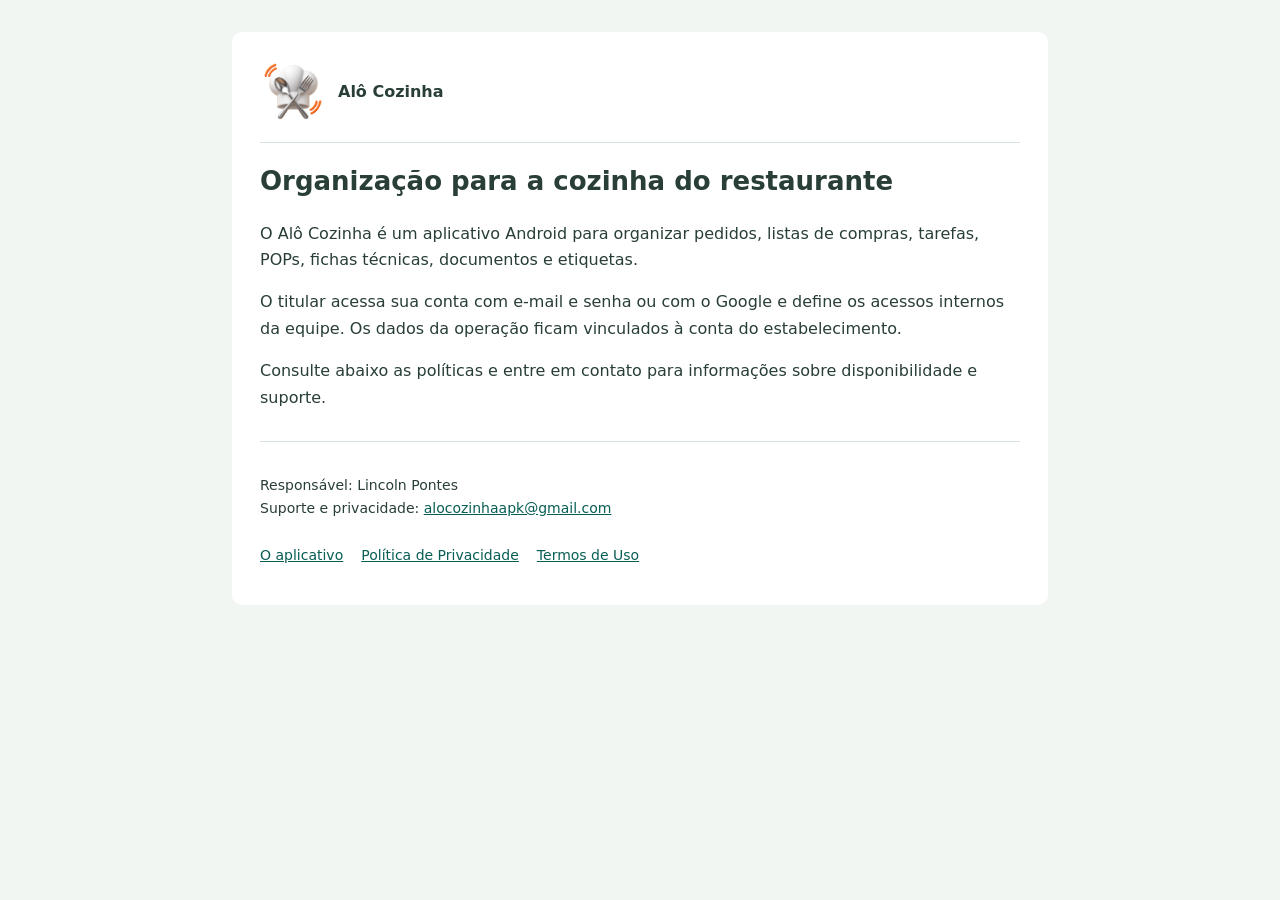
==== index.html @ d8a1790d "Publica apresentação e políticas do Alô Cozinha" ====
<!doctype html><html lang="pt-BR"><head><meta charset="utf-8"><meta name="viewport" content="width=device-width,initial-scale=1"><title>Organização para a cozinha do restaurante · Alô Cozinha</title><style>body{font:16px/1.65 system-ui,sans-serif;color:#283e36;background:#f1f6f3;margin:0}main{max-width:760px;margin:32px auto;padding:28px;background:white;border-radius:10px}header{display:flex;align-items:center;gap:14px;border-bottom:1px solid #d9e4dd;padding-bottom:18px}header img{width:64px;height:64px}h1{font-size:26px}h2{font-size:20px;margin-top:28px}a{color:#075e54;overflow-wrap:anywhere}nav{display:flex;gap:18px;flex-wrap:wrap}nav a{padding:10px 0}footer{margin-top:30px;border-top:1px solid #d9e4dd;padding-top:18px;font-size:14px}@media(max-width:600px){main{margin:0;border-radius:0;padding:22px}}</style></head><body><main><header><img src="icon.png" alt=""><strong>Alô Cozinha</strong></header><h1>Organização para a cozinha do restaurante</h1><p>O Alô Cozinha é um aplicativo Android para organizar pedidos, listas de compras, tarefas, POPs, fichas técnicas, documentos e etiquetas.</p><p>O titular acessa sua conta com e-mail e senha ou com o Google e define os acessos internos da equipe. Os dados da operação ficam vinculados à conta do estabelecimento.</p><p>Consulte abaixo as políticas e entre em contato para informações sobre disponibilidade e suporte.</p><footer><p>Responsável: Lincoln Pontes<br>Suporte e privacidade: <a href="mailto:alocozinhaapk@gmail.com">alocozinhaapk@gmail.com</a></p><nav><a href="index.html">O aplicativo</a><a href="privacy.html">Política de Privacidade</a><a href="terms.html">Termos de Uso</a></nav></footer></main></body></html>
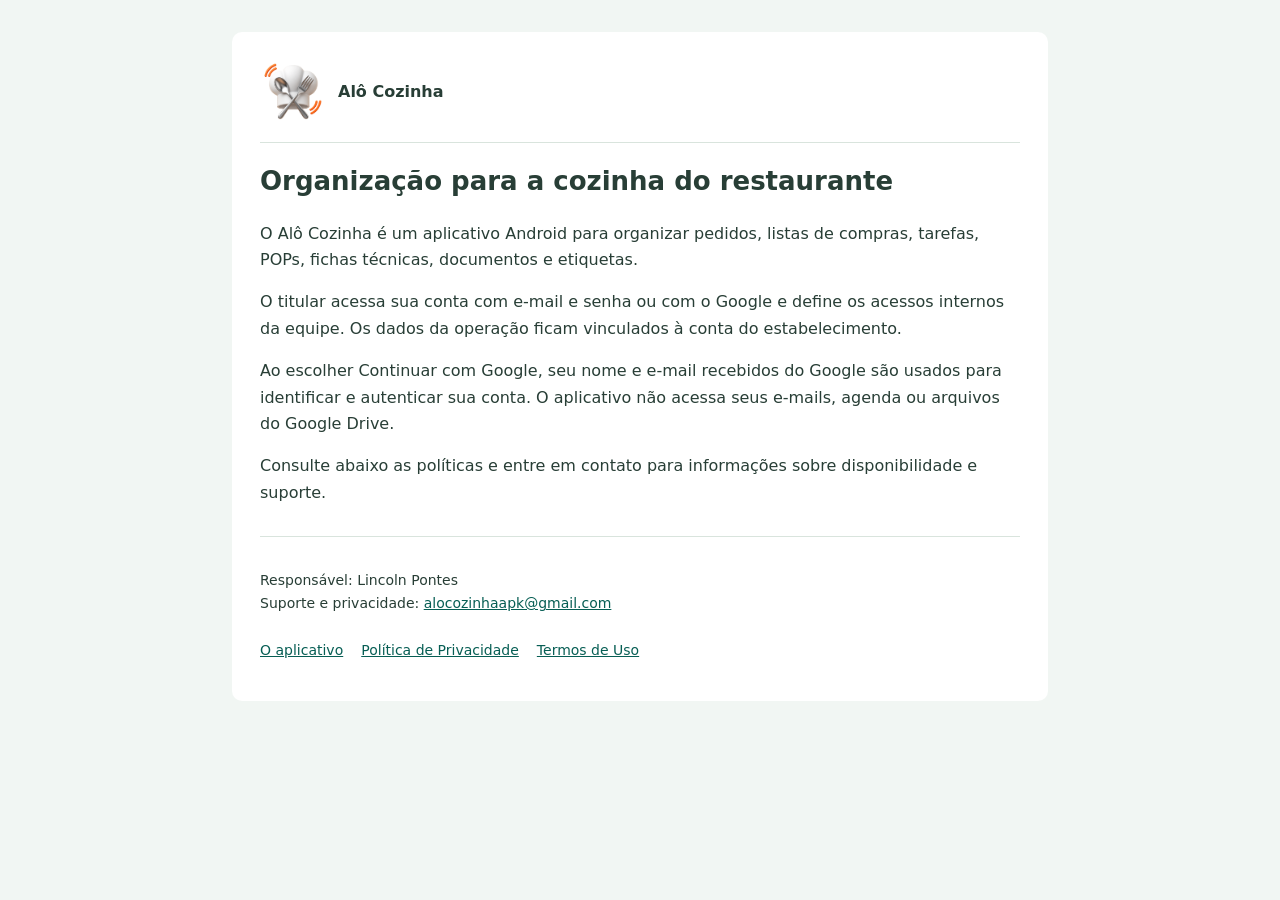
==== commit 5d674f65: "Verifica propriedade da página oficial no Google" ====
--- a/index.html
+++ b/index.html
@@ -1 +1 @@
-<!doctype html><html lang="pt-BR"><head><meta charset="utf-8"><meta name="viewport" content="width=device-width,initial-scale=1"><title>Organização para a cozinha do restaurante · Alô Cozinha</title><style>body{font:16px/1.65 system-ui,sans-serif;color:#283e36;background:#f1f6f3;margin:0}main{max-width:760px;margin:32px auto;padding:28px;background:white;border-radius:10px}header{display:flex;align-items:center;gap:14px;border-bottom:1px solid #d9e4dd;padding-bottom:18px}header img{width:64px;height:64px}h1{font-size:26px}h2{font-size:20px;margin-top:28px}a{color:#075e54;overflow-wrap:anywhere}nav{display:flex;gap:18px;flex-wrap:wrap}nav a{padding:10px 0}footer{margin-top:30px;border-top:1px solid #d9e4dd;padding-top:18px;font-size:14px}@media(max-width:600px){main{margin:0;border-radius:0;padding:22px}}</style></head><body><main><header><img src="icon.png" alt=""><strong>Alô Cozinha</strong></header><h1>Organização para a cozinha do restaurante</h1><p>O Alô Cozinha é um aplicativo Android para organizar pedidos, listas de compras, tarefas, POPs, fichas técnicas, documentos e etiquetas.</p><p>O titular acessa sua conta com e-mail e senha ou com o Google e define os acessos internos da equipe. Os dados da operação ficam vinculados à conta do estabelecimento.</p><p>Consulte abaixo as políticas e entre em contato para informações sobre disponibilidade e suporte.</p><footer><p>Responsável: Lincoln Pontes<br>Suporte e privacidade: <a href="mailto:alocozinhaapk@gmail.com">alocozinhaapk@gmail.com</a></p><nav><a href="index.html">O aplicativo</a><a href="privacy.html">Política de Privacidade</a><a href="terms.html">Termos de Uso</a></nav></footer></main></body></html>+<!doctype html><html lang="pt-BR"><head><meta name="google-site-verification" content="XVDfVNJi393jDr84Bazmf2R8vBZg-z5KSUFPIFKcxgM"><meta charset="utf-8"><meta name="viewport" content="width=device-width,initial-scale=1"><title>Organização para a cozinha do restaurante · Alô Cozinha</title><style>body{font:16px/1.65 system-ui,sans-serif;color:#283e36;background:#f1f6f3;margin:0}main{max-width:760px;margin:32px auto;padding:28px;background:white;border-radius:10px}header{display:flex;align-items:center;gap:14px;border-bottom:1px solid #d9e4dd;padding-bottom:18px}header img{width:64px;height:64px}h1{font-size:26px}h2{font-size:20px;margin-top:28px}a{color:#075e54;overflow-wrap:anywhere}nav{display:flex;gap:18px;flex-wrap:wrap}nav a{padding:10px 0}footer{margin-top:30px;border-top:1px solid #d9e4dd;padding-top:18px;font-size:14px}@media(max-width:600px){main{margin:0;border-radius:0;padding:22px}}</style></head><body><main><header><img src="icon.png" alt=""><strong>Alô Cozinha</strong></header><h1>Organização para a cozinha do restaurante</h1><p>O Alô Cozinha é um aplicativo Android para organizar pedidos, listas de compras, tarefas, POPs, fichas técnicas, documentos e etiquetas.</p><p>O titular acessa sua conta com e-mail e senha ou com o Google e define os acessos internos da equipe. Os dados da operação ficam vinculados à conta do estabelecimento.</p><p>Ao escolher Continuar com Google, seu nome e e-mail recebidos do Google são usados para identificar e autenticar sua conta. O aplicativo não acessa seus e-mails, agenda ou arquivos do Google Drive.</p><p>Consulte abaixo as políticas e entre em contato para informações sobre disponibilidade e suporte.</p><footer><p>Responsável: Lincoln Pontes<br>Suporte e privacidade: <a href="mailto:alocozinhaapk@gmail.com">alocozinhaapk@gmail.com</a></p><nav><a href="index.html">O aplicativo</a><a href="privacy.html">Política de Privacidade</a><a href="terms.html">Termos de Uso</a></nav></footer></main></body></html>
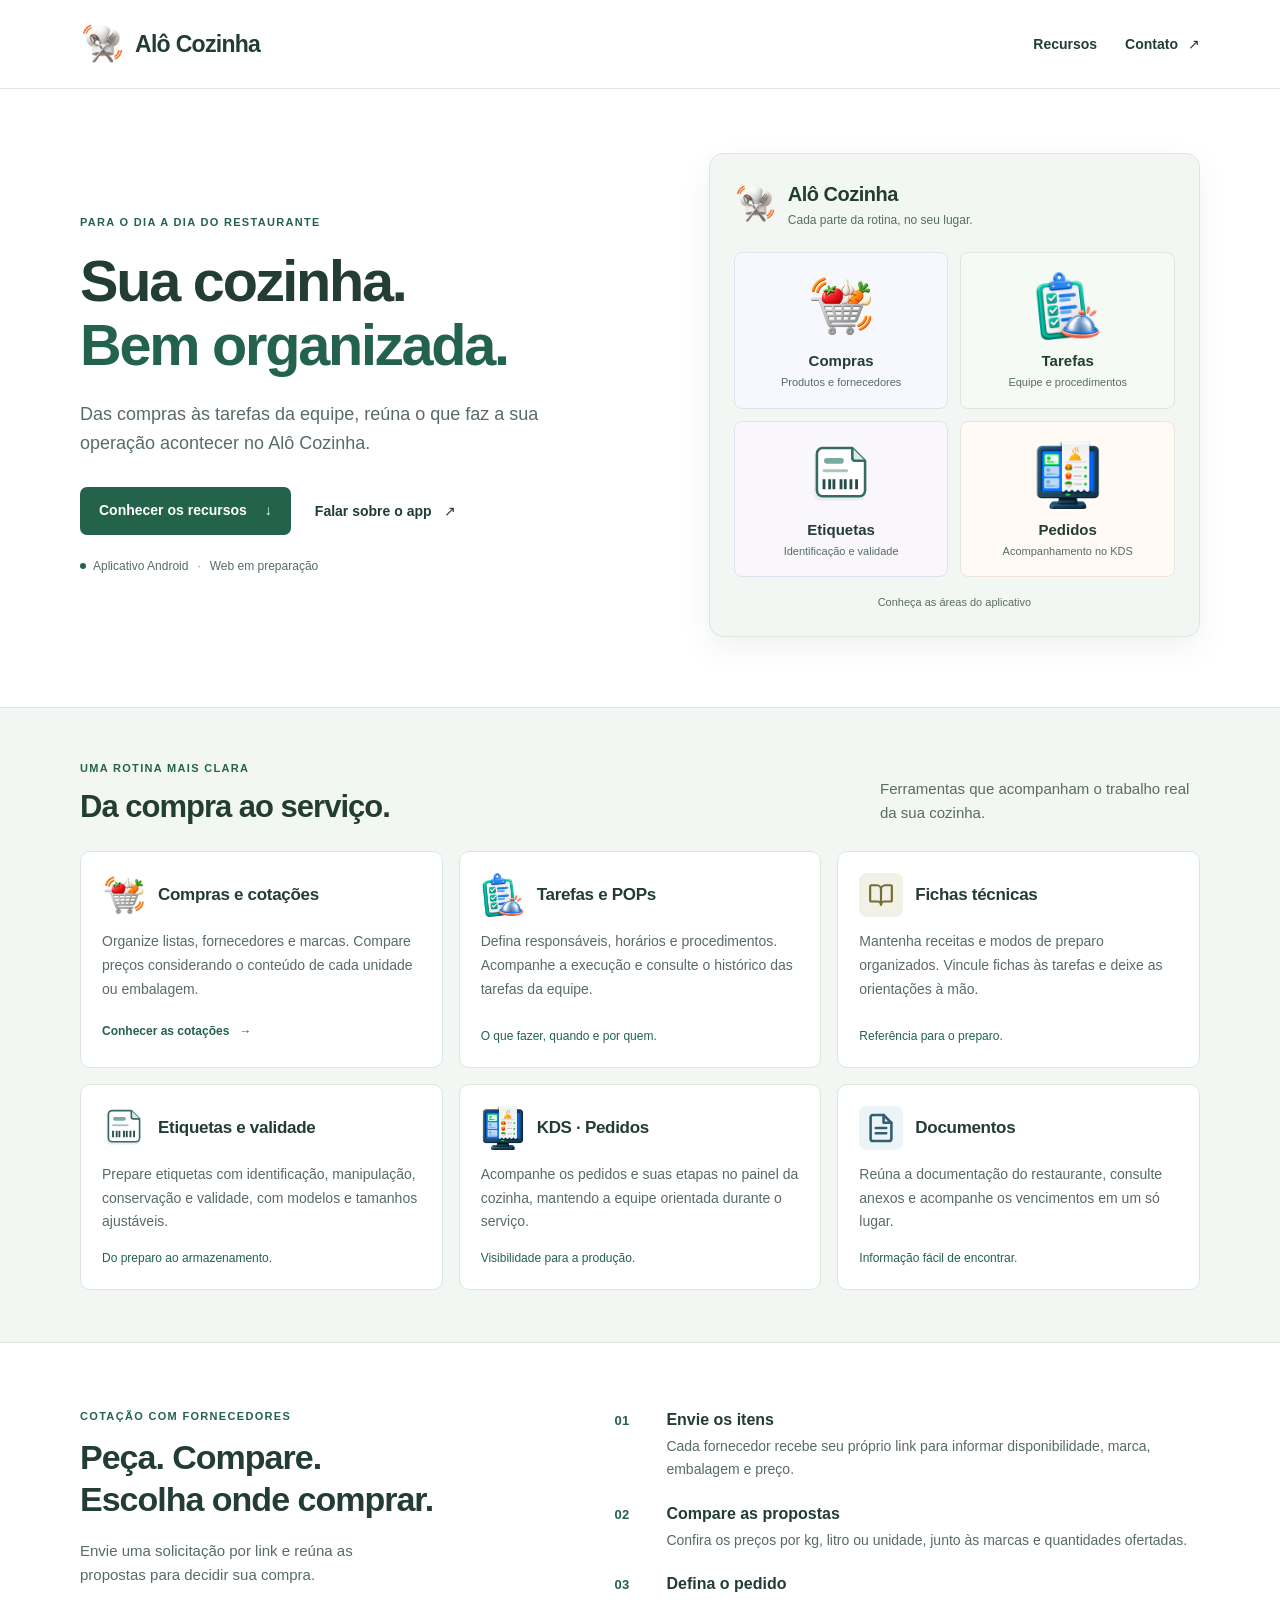
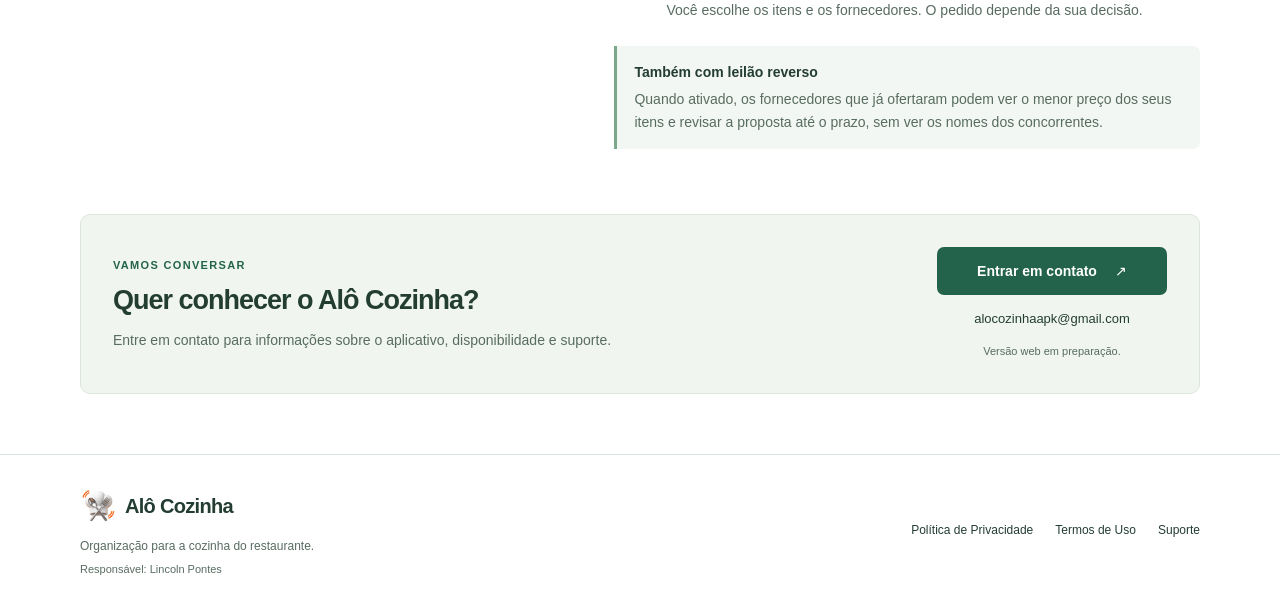
==== commit 7eb239f0: "Publica apresentação Alô Cozinha e identifica leilão reverso" ====
--- a/index.html
+++ b/index.html
@@ -1 +1,62 @@
-<!doctype html><html lang="pt-BR"><head><meta name="google-site-verification" content="XVDfVNJi393jDr84Bazmf2R8vBZg-z5KSUFPIFKcxgM"><meta charset="utf-8"><meta name="viewport" content="width=device-width,initial-scale=1"><title>Organização para a cozinha do restaurante · Alô Cozinha</title><style>body{font:16px/1.65 system-ui,sans-serif;color:#283e36;background:#f1f6f3;margin:0}main{max-width:760px;margin:32px auto;padding:28px;background:white;border-radius:10px}header{display:flex;align-items:center;gap:14px;border-bottom:1px solid #d9e4dd;padding-bottom:18px}header img{width:64px;height:64px}h1{font-size:26px}h2{font-size:20px;margin-top:28px}a{color:#075e54;overflow-wrap:anywhere}nav{display:flex;gap:18px;flex-wrap:wrap}nav a{padding:10px 0}footer{margin-top:30px;border-top:1px solid #d9e4dd;padding-top:18px;font-size:14px}@media(max-width:600px){main{margin:0;border-radius:0;padding:22px}}</style></head><body><main><header><img src="icon.png" alt=""><strong>Alô Cozinha</strong></header><h1>Organização para a cozinha do restaurante</h1><p>O Alô Cozinha é um aplicativo Android para organizar pedidos, listas de compras, tarefas, POPs, fichas técnicas, documentos e etiquetas.</p><p>O titular acessa sua conta com e-mail e senha ou com o Google e define os acessos internos da equipe. Os dados da operação ficam vinculados à conta do estabelecimento.</p><p>Ao escolher Continuar com Google, seu nome e e-mail recebidos do Google são usados para identificar e autenticar sua conta. O aplicativo não acessa seus e-mails, agenda ou arquivos do Google Drive.</p><p>Consulte abaixo as políticas e entre em contato para informações sobre disponibilidade e suporte.</p><footer><p>Responsável: Lincoln Pontes<br>Suporte e privacidade: <a href="mailto:alocozinhaapk@gmail.com">alocozinhaapk@gmail.com</a></p><nav><a href="index.html">O aplicativo</a><a href="privacy.html">Política de Privacidade</a><a href="terms.html">Termos de Uso</a></nav></footer></main></body></html>+<!doctype html>
+<html lang="pt-BR">
+<head>
+  <meta charset="utf-8">
+  <meta name="google-site-verification" content="XVDfVNJi393jDr84Bazmf2R8vBZg-z5KSUFPIFKcxgM">
+  <meta name="viewport" content="width=device-width,initial-scale=1,viewport-fit=cover">
+  <meta name="theme-color" content="#23634b">
+  <meta name="description" content="Organize compras, cotações, tarefas, POPs, fichas técnicas, etiquetas e pedidos do seu restaurante com o Alô Cozinha.">
+  <meta name="referrer" content="no-referrer">
+  <meta property="og:type" content="website">
+  <meta property="og:locale" content="pt_BR">
+  <meta property="og:title" content="Alô Cozinha · Organização para o seu restaurante">
+  <meta property="og:description" content="Da lista de compras à rotina da equipe. Conheça os recursos do Alô Cozinha.">
+  <meta property="og:url" content="https://www.alocozinha.com.br/">
+  <meta property="og:image" content="https://www.alocozinha.com.br/icon.png">
+  <link rel="canonical" href="https://www.alocozinha.com.br/">
+  <link rel="icon" href="google-logo.png" type="image/png">
+  <link rel="stylesheet" href="site.css">
+  <title>Alô Cozinha · Organização para o seu restaurante</title>
+</head>
+<body>
+  <a class="skip-link" href="#conteudo">Ir para o conteúdo</a>
+  <header class="site-header"><div class="container header-inner">
+    <a class="brand" href="index.html" aria-label="Alô Cozinha, início"><img src="google-logo.png" alt="" width="44" height="44"><span>Alô Cozinha</span></a>
+    <nav class="header-nav" aria-label="Navegação principal"><a href="#recursos">Recursos</a><a href="#contato">Contato <span aria-hidden="true">↗</span></a></nav>
+  </div></header>
+  <main id="conteudo">
+    <section class="hero container" aria-labelledby="hero-title">
+      <div class="hero-copy"><p class="eyebrow">Para o dia a dia do restaurante</p><h1 id="hero-title">Sua cozinha.<br><span>Bem organizada.</span></h1><p class="hero-description">Das compras às tarefas da equipe, reúna o que faz a sua operação acontecer no Alô Cozinha.</p><div class="hero-actions"><a class="button primary" href="#recursos">Conhecer os recursos <span aria-hidden="true">↓</span></a><a class="text-link" href="mailto:alocozinhaapk@gmail.com">Falar sobre o app <span aria-hidden="true">↗</span></a></div><p class="availability"><span class="availability-dot" aria-hidden="true"></span>Aplicativo Android <span class="separator" aria-hidden="true">·</span> Web em preparação</p></div>
+      <div class="module-overview" aria-label="Áreas do aplicativo">
+        <div class="overview-heading"><img src="google-logo.png" alt="" width="42" height="42"><div><strong>Alô Cozinha</strong><p>Cada parte da rotina, no seu lugar.</p></div></div>
+        <div class="module-grid">
+          <a class="module-tile purchases" href="#compras"><img src="assets/module-feira.png" alt="" width="68" height="68"><strong>Compras</strong><span>Produtos e fornecedores</span></a>
+          <a class="module-tile tasks" href="#tarefas"><img src="assets/module-checklist.png" alt="" width="68" height="68"><strong>Tarefas</strong><span>Equipe e procedimentos</span></a>
+          <a class="module-tile labels" href="#etiquetas"><img src="assets/label-item.svg" alt="" width="68" height="68"><strong>Etiquetas</strong><span>Identificação e validade</span></a>
+          <a class="module-tile kitchen" href="#pedidos"><img src="assets/module-kds.png" alt="" width="68" height="68"><strong>Pedidos</strong><span>Acompanhamento no KDS</span></a>
+        </div><p class="overview-caption">Conheça as áreas do aplicativo</p>
+      </div>
+    </section>
+    <section id="recursos" class="features-section" aria-labelledby="features-title"><div class="container">
+      <div class="section-heading"><div><p class="eyebrow">Uma rotina mais clara</p><h2 id="features-title">Da compra ao serviço.</h2></div><p>Ferramentas que acompanham o trabalho real da sua cozinha.</p></div>
+      <div class="feature-grid">
+        <article id="compras" class="feature-card"><div class="feature-heading"><img src="assets/module-feira.png" alt="" width="44" height="44" loading="lazy"><h3>Compras e cotações</h3></div><p>Organize listas, fornecedores e marcas. Compare preços considerando o conteúdo de cada unidade ou embalagem.</p><a class="feature-link" href="#cotacoes">Conhecer as cotações <span aria-hidden="true">→</span></a></article>
+        <article id="tarefas" class="feature-card"><div class="feature-heading"><img src="assets/module-checklist.png" alt="" width="44" height="44" loading="lazy"><h3>Tarefas e POPs</h3></div><p>Defina responsáveis, horários e procedimentos. Acompanhe a execução e consulte o histórico das tarefas da equipe.</p><span class="feature-note">O que fazer, quando e por quem.</span></article>
+        <article id="fichas" class="feature-card"><div class="feature-heading"><span class="feature-symbol recipe-symbol" aria-hidden="true"></span><h3>Fichas técnicas</h3></div><p>Mantenha receitas e modos de preparo organizados. Vincule fichas às tarefas e deixe as orientações à mão.</p><span class="feature-note">Referência para o preparo.</span></article>
+        <article id="etiquetas" class="feature-card"><div class="feature-heading"><img src="assets/label-item.svg" alt="" width="44" height="44" loading="lazy"><h3>Etiquetas e validade</h3></div><p>Prepare etiquetas com identificação, manipulação, conservação e validade, com modelos e tamanhos ajustáveis.</p><span class="feature-note">Do preparo ao armazenamento.</span></article>
+        <article id="pedidos" class="feature-card"><div class="feature-heading"><img src="assets/module-kds.png" alt="" width="44" height="44" loading="lazy"><h3>KDS · Pedidos</h3></div><p>Acompanhe os pedidos e suas etapas no painel da cozinha, mantendo a equipe orientada durante o serviço.</p><span class="feature-note">Visibilidade para a produção.</span></article>
+        <article id="documentos" class="feature-card"><div class="feature-heading"><img src="assets/restaurant-documents.svg" alt="" width="44" height="44" loading="lazy"><h3>Documentos</h3></div><p>Reúna a documentação do restaurante, consulte anexos e acompanhe os vencimentos em um só lugar.</p><span class="feature-note">Informação fácil de encontrar.</span></article>
+      </div>
+    </div></section>
+    <section id="cotacoes" class="quotation-section container" aria-labelledby="quotation-title">
+      <div class="quotation-intro"><p class="eyebrow">Cotação com fornecedores</p><h2 id="quotation-title">Peça. Compare.<br>Escolha onde comprar.</h2><p>Envie uma solicitação por link e reúna as propostas para decidir sua compra.</p></div>
+      <div class="quotation-detail"><ol class="quotation-steps"><li><span class="step-number" aria-hidden="true">01</span><div><h3>Envie os itens</h3><p>Cada fornecedor recebe seu próprio link para informar disponibilidade, marca, embalagem e preço.</p></div></li><li><span class="step-number" aria-hidden="true">02</span><div><h3>Compare as propostas</h3><p>Confira os preços por kg, litro ou unidade, junto às marcas e quantidades ofertadas.</p></div></li><li><span class="step-number" aria-hidden="true">03</span><div><h3>Defina o pedido</h3><p>Você escolhe os itens e os fornecedores. O pedido depende da sua decisão.</p></div></li></ol><div class="auction-note"><strong>Também com leilão reverso</strong><p>Quando ativado, os fornecedores que já ofertaram podem ver o menor preço dos seus itens e revisar a proposta até o prazo, sem ver os nomes dos concorrentes.</p></div></div>
+    </section>
+    <section id="contato" class="contact-section container" aria-labelledby="contact-title">
+      <div><p class="eyebrow">Vamos conversar</p><h2 id="contact-title">Quer conhecer o Alô Cozinha?</h2><p>Entre em contato para informações sobre o aplicativo, disponibilidade e suporte.</p></div>
+      <div class="contact-actions"><a class="button primary" href="mailto:alocozinhaapk@gmail.com">Entrar em contato <span aria-hidden="true">↗</span></a><a class="contact-email" href="mailto:alocozinhaapk@gmail.com">alocozinhaapk@gmail.com</a><p class="web-status">Versão web em preparação.</p></div>
+    </section>
+  </main>
+  <footer class="site-footer"><div class="container footer-inner"><div class="footer-brand"><a class="brand" href="index.html"><img src="google-logo.png" alt="" width="36" height="36"><span>Alô Cozinha</span></a><p>Organização para a cozinha do restaurante.</p><small>Responsável: Lincoln Pontes</small></div><nav class="footer-links" aria-label="Informações legais"><a href="privacy.html">Política de Privacidade</a><a href="terms.html">Termos de Uso</a><a href="mailto:alocozinhaapk@gmail.com">Suporte</a></nav></div></footer>
+</body>
+</html>
--- a/site.css
+++ b/site.css
@@ -0,0 +1,90 @@
+:root{color-scheme:light;--green:#23634b;--green-dark:#174d39;--ink:#233d32;--muted:#586c61;--line:#dce6df;--surface:#f3f7f3;--radius:10px;font-family:Inter,"Segoe UI",Arial,sans-serif;font-synthesis:none}
+*,*::before,*::after{box-sizing:border-box}
+html{scroll-behavior:smooth;scroll-padding-top:24px}
+body{margin:0;color:var(--ink);background:#fff;font-size:16px;line-height:1.6;-webkit-text-size-adjust:100%}
+a{color:inherit;text-decoration:none}
+img{display:block;max-width:100%;object-fit:contain}
+p,h1,h2,h3{margin:0}
+a:focus-visible{outline:3px solid #d78535;outline-offset:5px;border-radius:4px}
+.container{width:min(1120px,calc(100% - 64px));margin-inline:auto}
+.skip-link{position:absolute;left:16px;top:-100px;padding:12px 18px;z-index:10;background:var(--green);color:#fff;border-radius:6px}
+.skip-link:focus{top:12px}
+.site-header{border-bottom:1px solid var(--line)}
+.header-inner{min-height:88px;display:flex;align-items:center;justify-content:space-between;gap:24px}
+.brand{display:inline-flex;align-items:center;gap:11px;min-height:44px;font-size:23px;font-weight:750;letter-spacing:-.7px;white-space:nowrap}
+.brand img{flex:none}
+.header-nav{display:flex;align-items:center;gap:28px;font-size:14px;font-weight:600}
+.header-nav a{display:flex;align-items:center;gap:10px;min-height:44px}
+.header-nav a:hover,.text-link:hover,.feature-link:hover,.footer-links a:hover,.contact-email:hover{color:var(--green);text-decoration:underline;text-underline-offset:5px}
+.hero{display:grid;grid-template-columns:1.15fr 1fr;gap:64px;align-items:center;padding-block:64px 70px}
+.eyebrow{color:var(--green);font-size:11px;font-weight:750;letter-spacing:.12em;text-transform:uppercase}
+h1{font-size:clamp(38px,4.5vw,60px);line-height:1.12;letter-spacing:-2.2px;font-weight:750;margin:17px 0 22px}
+h1 span{color:var(--green)}
+.hero-description{max-width:460px;font-size:18px;line-height:1.65;color:var(--muted)}
+.hero-actions{display:flex;flex-wrap:wrap;align-items:center;gap:12px 24px;margin-top:28px}
+.button{display:inline-flex;align-items:center;justify-content:center;gap:18px;min-height:48px;padding:12px 18px;border:1px solid transparent;border-radius:7px;font-size:14px;font-weight:650;line-height:1.4;text-align:center}
+.button.primary{background:var(--green);color:#fff}
+.button.primary:hover{background:var(--green-dark)}
+.text-link{display:inline-flex;align-items:center;gap:12px;min-height:44px;font-size:14px;font-weight:600}
+.availability{display:flex;align-items:center;gap:7px;margin-top:22px;color:var(--muted);font-size:12px;flex-wrap:wrap}
+.availability-dot{width:6px;height:6px;border-radius:50%;background:var(--green)}
+.separator{padding-inline:2px;color:#7c8b81}
+.module-overview{background:var(--surface);border:1px solid var(--line);border-radius:14px;padding:24px;box-shadow:0 12px 32px #173d2510}
+.overview-heading{display:flex;align-items:center;gap:12px;margin-bottom:22px}
+.overview-heading strong{font-size:20px;letter-spacing:-.5px}
+.overview-heading p{color:var(--muted);font-size:12px;margin-top:1px}
+.module-grid{display:grid;grid-template-columns:repeat(2,minmax(0,1fr));gap:12px}
+.module-tile{display:flex;min-width:0;flex-direction:column;align-items:center;text-align:center;padding:19px 9px 16px;border:1px solid #dce7df;border-radius:8px;background:#fff;transition:transform .15s,border-color .15s}
+.module-tile:hover{transform:translateY(-2px);border-color:#7eac91}
+.module-tile img{margin-bottom:9px}
+.module-tile strong{font-size:15px}
+.module-tile span{color:var(--muted);font-size:11px;margin-top:1px}
+.module-tile.labels{background:#f9f7fc;border-color:#e4dfed}
+.module-tile.purchases{background:#f6f8fd;border-color:#dce4ee}
+.module-tile.tasks{background:#f5faf5;border-color:#dce8db}
+.module-tile.kitchen{background:#fffaf5;border-color:#ede4d9}
+.overview-caption{text-align:center;color:var(--muted);font-size:11px;margin-top:17px}
+.features-section{padding-block:52px;background:var(--surface);border-block:1px solid var(--line)}
+.section-heading{display:flex;align-items:end;justify-content:space-between;gap:32px;margin-bottom:26px}
+h2{font-size:31px;line-height:1.22;letter-spacing:-1px;font-weight:700}
+.section-heading h2,.quotation-intro h2,.contact-section h2{margin-top:10px}
+.section-heading>p{max-width:320px;font-size:15px;color:var(--muted)}
+.feature-grid{display:grid;grid-template-columns:repeat(3,minmax(0,1fr));gap:16px}
+.feature-card{min-width:0;background:#fff;border:1px solid var(--line);border-radius:var(--radius);padding:21px;display:flex;flex-direction:column;scroll-margin-top:24px}
+.feature-heading{display:flex;gap:12px;align-items:center;margin-bottom:13px;min-height:44px}
+.feature-heading img,.feature-symbol{flex:0 0 44px;width:44px;height:44px}
+.feature-heading h3{font-size:17px;line-height:1.3;letter-spacing:-.3px}
+.feature-card>p{font-size:14px;color:var(--muted);line-height:1.7}
+.feature-symbol{position:relative;border-radius:8px;background:#f2f1e6}
+.recipe-symbol::after{content:"";position:absolute;inset:9px;background:#746d35;mask:url('assets/book-open.svg') center/contain no-repeat;-webkit-mask:url('assets/book-open.svg') center/contain no-repeat}
+.feature-note,.feature-link{display:block;font-size:12px;color:var(--green);padding-top:15px;margin-top:auto}
+.feature-link{display:flex;gap:10px;align-items:center;min-height:44px;font-weight:650}
+.quotation-section{display:grid;grid-template-columns:1fr 1.3fr;gap:84px;padding-block:65px}
+.quotation-intro h2{font-size:34px;line-height:1.25}
+.quotation-intro>p:last-child{font-size:15px;color:var(--muted);margin-top:18px;max-width:300px}
+.quotation-steps{list-style:none;padding:0;margin:0;display:grid;gap:20px}
+.quotation-steps li{display:flex;align-items:flex-start;gap:17px}
+.step-number{flex:0 0 35px;padding-top:3px;font-size:13px;color:var(--green);font-weight:700;letter-spacing:.03em}
+.quotation-steps h3{font-size:16px;line-height:1.5;margin-bottom:3px}
+.quotation-steps p,.auction-note p{color:var(--muted);font-size:14px;line-height:1.65}
+.auction-note{border-left:3px solid #7ba78b;background:var(--surface);padding:15px 17px;margin-top:24px;border-radius:0 7px 7px 0}
+.auction-note strong{font-size:14px;display:block;margin-bottom:5px}
+.contact-section{display:grid;grid-template-columns:1fr auto;align-items:center;gap:40px;padding:32px;border:1px solid var(--line);border-radius:var(--radius);background:#f0f6ef;margin-bottom:60px}
+.contact-section h2{font-size:27px}
+.contact-section>div:first-child>p:last-child{max-width:520px;color:var(--muted);font-size:14px;margin-top:12px}
+.contact-actions{display:flex;flex-direction:column;align-items:center;gap:2px;min-width:230px}
+.contact-actions .button{width:100%}
+.contact-email{display:flex;align-items:center;min-height:44px;font-size:13px;overflow-wrap:anywhere}
+.contact-actions .web-status{font-size:11px;color:var(--muted);margin:0}
+.site-footer{padding-block:29px 34px;border-top:1px solid var(--line)}
+.footer-inner{display:flex;justify-content:space-between;gap:24px;align-items:center}
+.footer-brand .brand{font-size:20px;gap:9px}
+.footer-brand p{font-size:12px;color:var(--muted);margin-top:6px}
+.footer-brand small{display:block;font-size:11px;color:var(--muted);margin-top:4px}
+.footer-links{display:flex;flex-wrap:wrap;justify-content:flex-end;gap:8px 22px;font-size:12px}
+.footer-links a{display:flex;align-items:center;min-height:44px}
+@media(max-width:1000px){.hero{gap:32px}.module-overview{padding:18px}.feature-grid{grid-template-columns:repeat(2,minmax(0,1fr))}.quotation-section{gap:44px}.hero-actions{gap:9px 18px}}
+@media(max-width:720px){.container{width:calc(100% - 40px)}.header-inner{min-height:76px;gap:14px}.brand{font-size:21px;gap:7px}.brand img{width:38px;height:38px}.header-nav{gap:17px;font-size:13px}.hero{grid-template-columns:1fr;gap:32px;padding-block:38px 40px}.hero-copy{max-width:540px}h1{font-size:46px;letter-spacing:-1.7px;margin:14px 0 18px}.hero-description{font-size:17px}.hero-actions{margin-top:22px}.availability{margin-top:14px}.module-overview{max-width:480px;width:100%;margin-inline:auto}.overview-heading{margin-bottom:17px}.module-tile{padding:16px 9px 14px}.module-tile img{width:58px;height:58px}.features-section{padding-block:34px}.section-heading{display:block;margin-bottom:21px}.section-heading>p{margin-top:11px;max-width:100%;font-size:14px}h2{font-size:28px}.feature-card{padding:17px}.quotation-section{grid-template-columns:1fr;gap:26px;padding-block:40px}.quotation-intro h2{font-size:30px}.quotation-intro h2 br{display:none}.quotation-intro>p:last-child{max-width:100%;margin-top:12px}.quotation-steps{gap:19px}.contact-section{grid-template-columns:1fr;gap:22px;padding:25px;margin-bottom:40px}.contact-actions{align-items:flex-start}.contact-actions .button{width:auto;min-width:225px}.footer-inner{display:block}.footer-links{justify-content:flex-start;margin-top:15px;gap:0 20px}}
+@media(max-width:480px){.container{width:calc(100% - 32px)}.header-nav{gap:13px}.header-nav a:last-child span{display:none}.header-inner{gap:10px}.brand{font-size:20px}.brand img{width:34px;height:34px}.hero{padding-top:32px}h1{font-size:41px;letter-spacing:-1.5px}.eyebrow{font-size:10px;letter-spacing:.095em}.hero-description{font-size:16px}.hero-actions{gap:5px 20px}.button{font-size:13px;padding:12px 15px}.text-link{font-size:13px}.feature-grid{grid-template-columns:1fr;gap:12px}.feature-card{padding:18px}.feature-heading{margin-bottom:10px}.feature-note,.feature-link{padding-top:12px}.contact-section h2{font-size:25px}.contact-section{padding:22px}.quotation-steps li{gap:10px}.overview-caption{margin-top:14px}}
+@media(max-width:350px){.header-nav{gap:10px;font-size:12px}.brand{font-size:18px;gap:5px}.brand img{width:30px;height:30px}.hero h1{font-size:37px}.module-overview{padding:14px}.module-grid{gap:9px}.module-tile span{font-size:10px}.module-tile strong{font-size:14px}.overview-heading p{font-size:11px}.contact-section{padding:19px}.contact-actions{min-width:0}.contact-actions .button{min-width:0;width:100%}}
+@media(prefers-reduced-motion:reduce){html{scroll-behavior:auto}*,*::before,*::after{transition:none!important}}
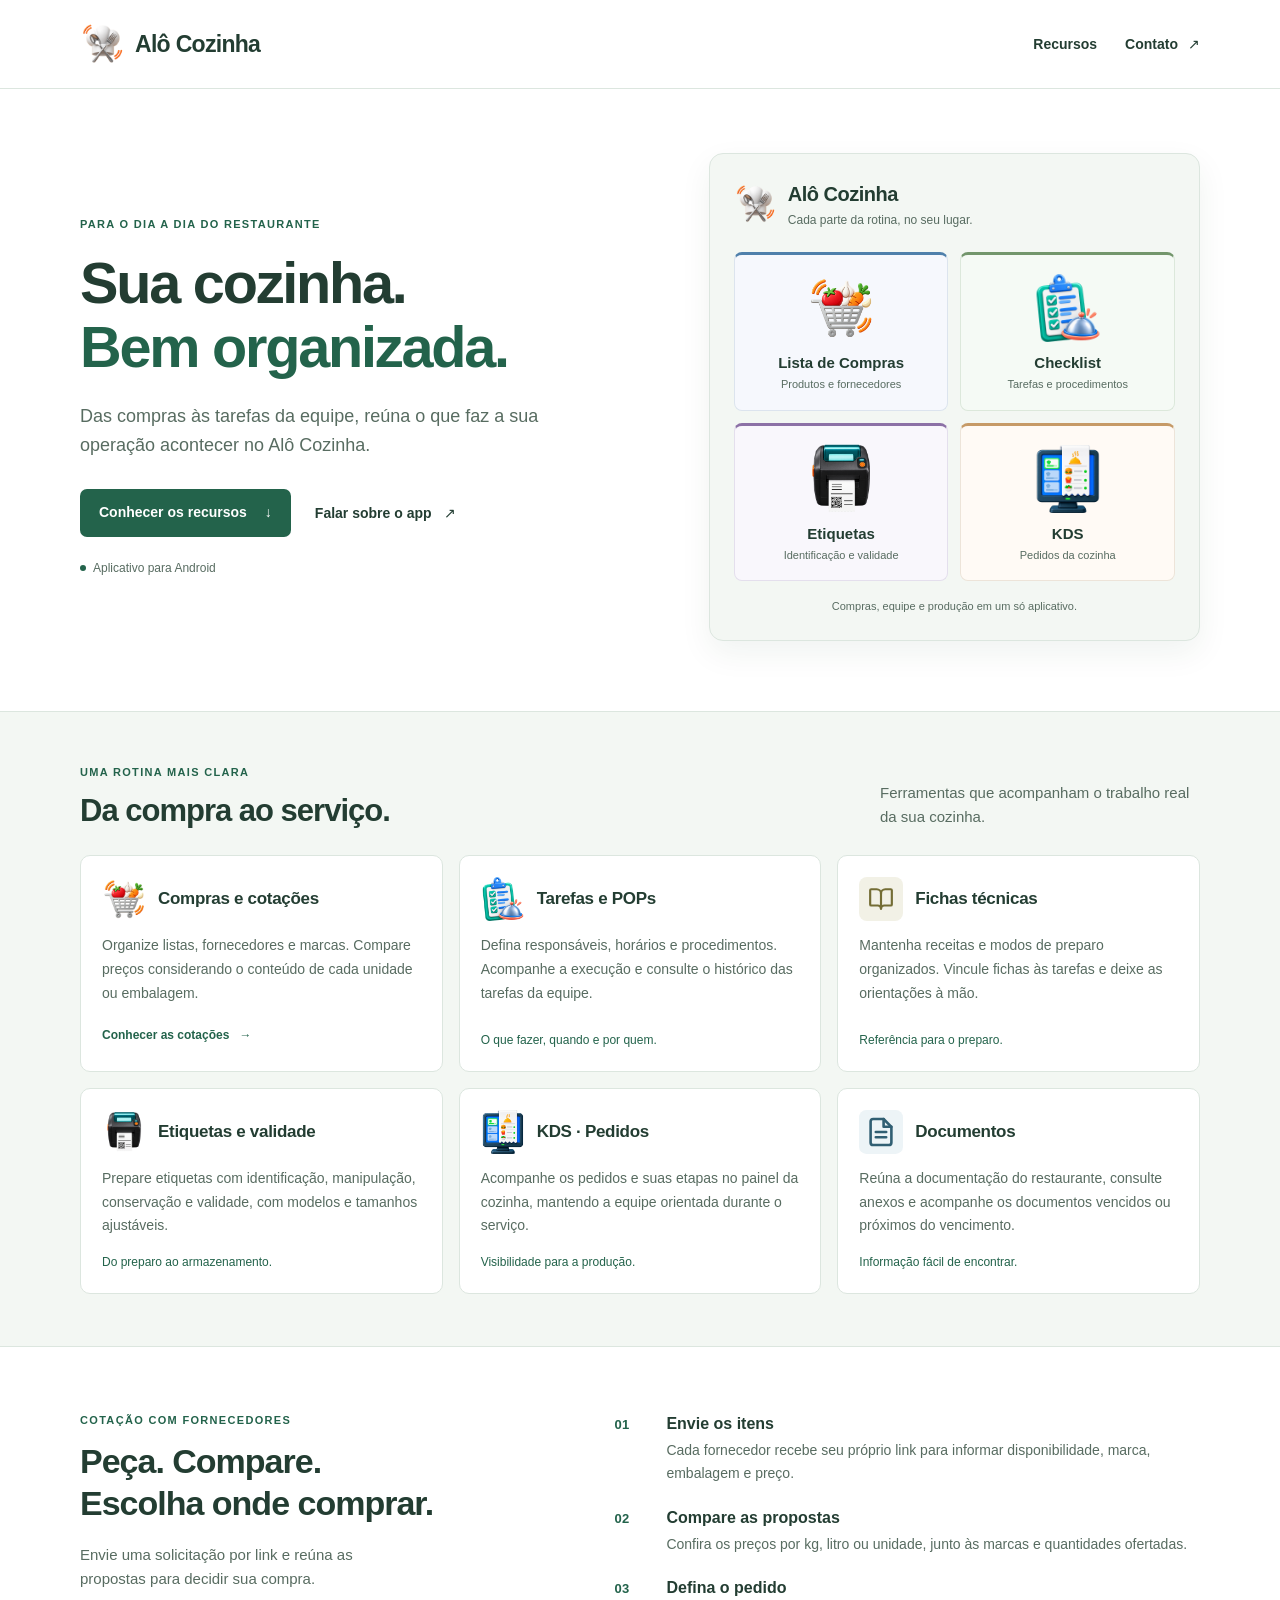
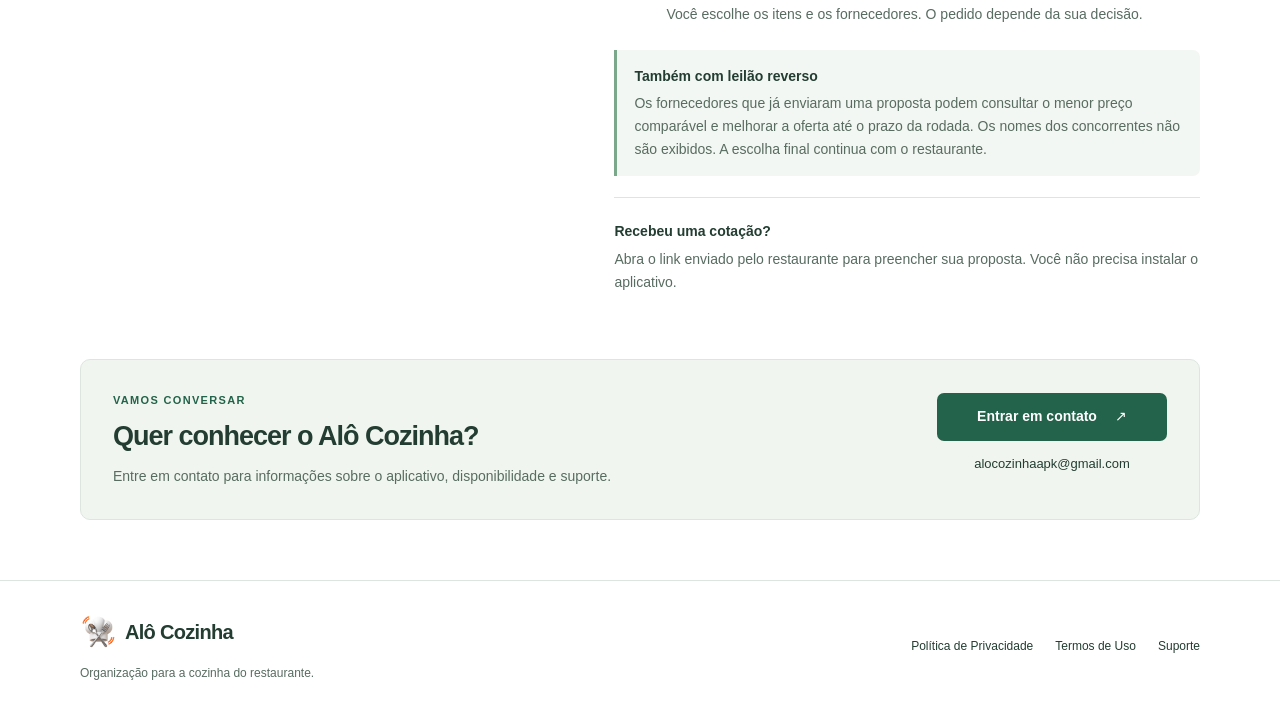
==== commit 71661456: "Atualiza site, políticas e cotações da versão 2.1.92" ====
--- a/index.html
+++ b/index.html
@@ -15,7 +15,7 @@
   <meta property="og:image" content="https://www.alocozinha.com.br/icon.png">
   <link rel="canonical" href="https://www.alocozinha.com.br/">
   <link rel="icon" href="google-logo.png" type="image/png">
-  <link rel="stylesheet" href="site.css">
+  <link rel="stylesheet" href="site.css?v=20260916b">
   <title>Alô Cozinha · Organização para o seu restaurante</title>
 </head>
 <body>
@@ -26,15 +26,15 @@
   </div></header>
   <main id="conteudo">
     <section class="hero container" aria-labelledby="hero-title">
-      <div class="hero-copy"><p class="eyebrow">Para o dia a dia do restaurante</p><h1 id="hero-title">Sua cozinha.<br><span>Bem organizada.</span></h1><p class="hero-description">Das compras às tarefas da equipe, reúna o que faz a sua operação acontecer no Alô Cozinha.</p><div class="hero-actions"><a class="button primary" href="#recursos">Conhecer os recursos <span aria-hidden="true">↓</span></a><a class="text-link" href="mailto:alocozinhaapk@gmail.com">Falar sobre o app <span aria-hidden="true">↗</span></a></div><p class="availability"><span class="availability-dot" aria-hidden="true"></span>Aplicativo Android <span class="separator" aria-hidden="true">·</span> Web em preparação</p></div>
+      <div class="hero-copy"><p class="eyebrow">Para o dia a dia do restaurante</p><h1 id="hero-title">Sua cozinha.<br><span>Bem organizada.</span></h1><p class="hero-description">Das compras às tarefas da equipe, reúna o que faz a sua operação acontecer no Alô Cozinha.</p><div class="hero-actions"><a class="button primary" href="#recursos">Conhecer os recursos <span aria-hidden="true">↓</span></a><a class="text-link" href="mailto:alocozinhaapk@gmail.com">Falar sobre o app <span aria-hidden="true">↗</span></a></div><p class="availability"><span class="availability-dot" aria-hidden="true"></span>Aplicativo para Android</p></div>
       <div class="module-overview" aria-label="Áreas do aplicativo">
         <div class="overview-heading"><img src="google-logo.png" alt="" width="42" height="42"><div><strong>Alô Cozinha</strong><p>Cada parte da rotina, no seu lugar.</p></div></div>
         <div class="module-grid">
-          <a class="module-tile purchases" href="#compras"><img src="assets/module-feira.png" alt="" width="68" height="68"><strong>Compras</strong><span>Produtos e fornecedores</span></a>
-          <a class="module-tile tasks" href="#tarefas"><img src="assets/module-checklist.png" alt="" width="68" height="68"><strong>Tarefas</strong><span>Equipe e procedimentos</span></a>
-          <a class="module-tile labels" href="#etiquetas"><img src="assets/label-item.svg" alt="" width="68" height="68"><strong>Etiquetas</strong><span>Identificação e validade</span></a>
-          <a class="module-tile kitchen" href="#pedidos"><img src="assets/module-kds.png" alt="" width="68" height="68"><strong>Pedidos</strong><span>Acompanhamento no KDS</span></a>
-        </div><p class="overview-caption">Conheça as áreas do aplicativo</p>
+          <a class="module-tile purchases" href="#compras"><img src="assets/module-feira.png" alt="" width="68" height="68"><strong>Lista de Compras</strong><span>Produtos e fornecedores</span></a>
+          <a class="module-tile tasks" href="#tarefas"><img src="assets/module-checklist.png" alt="" width="68" height="68"><strong>Checklist</strong><span>Tarefas e procedimentos</span></a>
+          <a class="module-tile labels" href="#etiquetas"><img src="assets/module-etiquetas.png" alt="" width="68" height="68"><strong>Etiquetas</strong><span>Identificação e validade</span></a>
+          <a class="module-tile kitchen" href="#pedidos"><img src="assets/module-kds.png" alt="" width="68" height="68"><strong>KDS</strong><span>Pedidos da cozinha</span></a>
+        </div><p class="overview-caption">Compras, equipe e produção em um só aplicativo.</p>
       </div>
     </section>
     <section id="recursos" class="features-section" aria-labelledby="features-title"><div class="container">
@@ -43,20 +43,20 @@
         <article id="compras" class="feature-card"><div class="feature-heading"><img src="assets/module-feira.png" alt="" width="44" height="44" loading="lazy"><h3>Compras e cotações</h3></div><p>Organize listas, fornecedores e marcas. Compare preços considerando o conteúdo de cada unidade ou embalagem.</p><a class="feature-link" href="#cotacoes">Conhecer as cotações <span aria-hidden="true">→</span></a></article>
         <article id="tarefas" class="feature-card"><div class="feature-heading"><img src="assets/module-checklist.png" alt="" width="44" height="44" loading="lazy"><h3>Tarefas e POPs</h3></div><p>Defina responsáveis, horários e procedimentos. Acompanhe a execução e consulte o histórico das tarefas da equipe.</p><span class="feature-note">O que fazer, quando e por quem.</span></article>
         <article id="fichas" class="feature-card"><div class="feature-heading"><span class="feature-symbol recipe-symbol" aria-hidden="true"></span><h3>Fichas técnicas</h3></div><p>Mantenha receitas e modos de preparo organizados. Vincule fichas às tarefas e deixe as orientações à mão.</p><span class="feature-note">Referência para o preparo.</span></article>
-        <article id="etiquetas" class="feature-card"><div class="feature-heading"><img src="assets/label-item.svg" alt="" width="44" height="44" loading="lazy"><h3>Etiquetas e validade</h3></div><p>Prepare etiquetas com identificação, manipulação, conservação e validade, com modelos e tamanhos ajustáveis.</p><span class="feature-note">Do preparo ao armazenamento.</span></article>
+        <article id="etiquetas" class="feature-card"><div class="feature-heading"><img src="assets/module-etiquetas.png" alt="" width="44" height="44" loading="lazy"><h3>Etiquetas e validade</h3></div><p>Prepare etiquetas com identificação, manipulação, conservação e validade, com modelos e tamanhos ajustáveis.</p><span class="feature-note">Do preparo ao armazenamento.</span></article>
         <article id="pedidos" class="feature-card"><div class="feature-heading"><img src="assets/module-kds.png" alt="" width="44" height="44" loading="lazy"><h3>KDS · Pedidos</h3></div><p>Acompanhe os pedidos e suas etapas no painel da cozinha, mantendo a equipe orientada durante o serviço.</p><span class="feature-note">Visibilidade para a produção.</span></article>
-        <article id="documentos" class="feature-card"><div class="feature-heading"><img src="assets/restaurant-documents.svg" alt="" width="44" height="44" loading="lazy"><h3>Documentos</h3></div><p>Reúna a documentação do restaurante, consulte anexos e acompanhe os vencimentos em um só lugar.</p><span class="feature-note">Informação fácil de encontrar.</span></article>
+        <article id="documentos" class="feature-card"><div class="feature-heading"><img src="assets/restaurant-documents.svg" alt="" width="44" height="44" loading="lazy"><h3>Documentos</h3></div><p>Reúna a documentação do restaurante, consulte anexos e acompanhe os documentos vencidos ou próximos do vencimento.</p><span class="feature-note">Informação fácil de encontrar.</span></article>
       </div>
     </div></section>
     <section id="cotacoes" class="quotation-section container" aria-labelledby="quotation-title">
-      <div class="quotation-intro"><p class="eyebrow">Cotação com fornecedores</p><h2 id="quotation-title">Peça. Compare.<br>Escolha onde comprar.</h2><p>Envie uma solicitação por link e reúna as propostas para decidir sua compra.</p></div>
-      <div class="quotation-detail"><ol class="quotation-steps"><li><span class="step-number" aria-hidden="true">01</span><div><h3>Envie os itens</h3><p>Cada fornecedor recebe seu próprio link para informar disponibilidade, marca, embalagem e preço.</p></div></li><li><span class="step-number" aria-hidden="true">02</span><div><h3>Compare as propostas</h3><p>Confira os preços por kg, litro ou unidade, junto às marcas e quantidades ofertadas.</p></div></li><li><span class="step-number" aria-hidden="true">03</span><div><h3>Defina o pedido</h3><p>Você escolhe os itens e os fornecedores. O pedido depende da sua decisão.</p></div></li></ol><div class="auction-note"><strong>Também com leilão reverso</strong><p>Quando ativado, os fornecedores que já ofertaram podem ver o menor preço dos seus itens e revisar a proposta até o prazo, sem ver os nomes dos concorrentes.</p></div></div>
+      <div class="quotation-intro"><p class="eyebrow">Cotação com fornecedores</p><h2 id="quotation-title">Peça. Compare.<br> Escolha onde comprar.</h2><p>Envie uma solicitação por link e reúna as propostas para decidir sua compra.</p></div>
+      <div class="quotation-detail"><ol class="quotation-steps"><li><span class="step-number" aria-hidden="true">01</span><div><h3>Envie os itens</h3><p>Cada fornecedor recebe seu próprio link para informar disponibilidade, marca, embalagem e preço.</p></div></li><li><span class="step-number" aria-hidden="true">02</span><div><h3>Compare as propostas</h3><p>Confira os preços por kg, litro ou unidade, junto às marcas e quantidades ofertadas.</p></div></li><li><span class="step-number" aria-hidden="true">03</span><div><h3>Defina o pedido</h3><p>Você escolhe os itens e os fornecedores. O pedido depende da sua decisão.</p></div></li></ol><div class="auction-note"><strong>Também com leilão reverso</strong><p>Os fornecedores que já enviaram uma proposta podem consultar o menor preço comparável e melhorar a oferta até o prazo da rodada. Os nomes dos concorrentes não são exibidos. A escolha final continua com o restaurante.</p></div><div class="supplier-note"><strong>Recebeu uma cotação?</strong><p>Abra o link enviado pelo restaurante para preencher sua proposta. Você não precisa instalar o aplicativo.</p></div></div>
     </section>
     <section id="contato" class="contact-section container" aria-labelledby="contact-title">
       <div><p class="eyebrow">Vamos conversar</p><h2 id="contact-title">Quer conhecer o Alô Cozinha?</h2><p>Entre em contato para informações sobre o aplicativo, disponibilidade e suporte.</p></div>
-      <div class="contact-actions"><a class="button primary" href="mailto:alocozinhaapk@gmail.com">Entrar em contato <span aria-hidden="true">↗</span></a><a class="contact-email" href="mailto:alocozinhaapk@gmail.com">alocozinhaapk@gmail.com</a><p class="web-status">Versão web em preparação.</p></div>
+      <div class="contact-actions"><a class="button primary" href="mailto:alocozinhaapk@gmail.com">Entrar em contato <span aria-hidden="true">↗</span></a><a class="contact-email" href="mailto:alocozinhaapk@gmail.com">alocozinhaapk@gmail.com</a></div>
     </section>
   </main>
-  <footer class="site-footer"><div class="container footer-inner"><div class="footer-brand"><a class="brand" href="index.html"><img src="google-logo.png" alt="" width="36" height="36"><span>Alô Cozinha</span></a><p>Organização para a cozinha do restaurante.</p><small>Responsável: Lincoln Pontes</small></div><nav class="footer-links" aria-label="Informações legais"><a href="privacy.html">Política de Privacidade</a><a href="terms.html">Termos de Uso</a><a href="mailto:alocozinhaapk@gmail.com">Suporte</a></nav></div></footer>
+  <footer class="site-footer"><div class="container footer-inner"><div class="footer-brand"><a class="brand" href="index.html"><img src="google-logo.png" alt="" width="36" height="36"><span>Alô Cozinha</span></a><p>Organização para a cozinha do restaurante.</p></div><nav class="footer-links" aria-label="Informações legais"><a href="privacy.html">Política de Privacidade</a><a href="terms.html">Termos de Uso</a><a href="mailto:alocozinhaapk@gmail.com">Suporte</a></nav></div></footer>
 </body>
 </html>
--- a/site.css
+++ b/site.css
@@ -28,7 +28,6 @@
 .text-link{display:inline-flex;align-items:center;gap:12px;min-height:44px;font-size:14px;font-weight:600}
 .availability{display:flex;align-items:center;gap:7px;margin-top:22px;color:var(--muted);font-size:12px;flex-wrap:wrap}
 .availability-dot{width:6px;height:6px;border-radius:50%;background:var(--green)}
-.separator{padding-inline:2px;color:#7c8b81}
 .module-overview{background:var(--surface);border:1px solid var(--line);border-radius:14px;padding:24px;box-shadow:0 12px 32px #173d2510}
 .overview-heading{display:flex;align-items:center;gap:12px;margin-bottom:22px}
 .overview-heading strong{font-size:20px;letter-spacing:-.5px}
@@ -75,12 +74,10 @@
 .contact-actions{display:flex;flex-direction:column;align-items:center;gap:2px;min-width:230px}
 .contact-actions .button{width:100%}
 .contact-email{display:flex;align-items:center;min-height:44px;font-size:13px;overflow-wrap:anywhere}
-.contact-actions .web-status{font-size:11px;color:var(--muted);margin:0}
 .site-footer{padding-block:29px 34px;border-top:1px solid var(--line)}
 .footer-inner{display:flex;justify-content:space-between;gap:24px;align-items:center}
 .footer-brand .brand{font-size:20px;gap:9px}
 .footer-brand p{font-size:12px;color:var(--muted);margin-top:6px}
-.footer-brand small{display:block;font-size:11px;color:var(--muted);margin-top:4px}
 .footer-links{display:flex;flex-wrap:wrap;justify-content:flex-end;gap:8px 22px;font-size:12px}
 .footer-links a{display:flex;align-items:center;min-height:44px}
 @media(max-width:1000px){.hero{gap:32px}.module-overview{padding:18px}.feature-grid{grid-template-columns:repeat(2,minmax(0,1fr))}.quotation-section{gap:44px}.hero-actions{gap:9px 18px}}
@@ -88,3 +85,28 @@
 @media(max-width:480px){.container{width:calc(100% - 32px)}.header-nav{gap:13px}.header-nav a:last-child span{display:none}.header-inner{gap:10px}.brand{font-size:20px}.brand img{width:34px;height:34px}.hero{padding-top:32px}h1{font-size:41px;letter-spacing:-1.5px}.eyebrow{font-size:10px;letter-spacing:.095em}.hero-description{font-size:16px}.hero-actions{gap:5px 20px}.button{font-size:13px;padding:12px 15px}.text-link{font-size:13px}.feature-grid{grid-template-columns:1fr;gap:12px}.feature-card{padding:18px}.feature-heading{margin-bottom:10px}.feature-note,.feature-link{padding-top:12px}.contact-section h2{font-size:25px}.contact-section{padding:22px}.quotation-steps li{gap:10px}.overview-caption{margin-top:14px}}
 @media(max-width:350px){.header-nav{gap:10px;font-size:12px}.brand{font-size:18px;gap:5px}.brand img{width:30px;height:30px}.hero h1{font-size:37px}.module-overview{padding:14px}.module-grid{gap:9px}.module-tile span{font-size:10px}.module-tile strong{font-size:14px}.overview-heading p{font-size:11px}.contact-section{padding:19px}.contact-actions{min-width:0}.contact-actions .button{min-width:0;width:100%}}
 @media(prefers-reduced-motion:reduce){html{scroll-behavior:auto}*,*::before,*::after{transition:none!important}}
+
+/* Public presentation follows the same imagery and restrained colors as the app. */
+.module-tile.labels img{width:76px;height:76px;margin-top:-4px;margin-bottom:5px}
+.module-tile{border-top-width:3px}
+.module-tile.purchases{border-top-color:#4f80ab}
+.module-tile.tasks{border-top-color:#73966c}
+.module-tile.labels{border-top-color:#8c71a6}
+.module-tile.kitchen{border-top-color:#c69a67}
+.supplier-note{padding-top:20px;margin-top:21px;border-top:1px solid var(--line)}
+.supplier-note strong{font-size:14px;color:var(--ink)}
+.supplier-note p{margin-top:4px;color:var(--muted);font-size:14px;line-height:1.65}
+.footer-links [aria-current="page"]{font-weight:700;color:var(--green)}
+.legal-page{background:#f7f9f7}
+.legal-page .site-header,.legal-page .site-footer{background:#fff}
+.legal-content{max-width:820px;padding:40px 44px;margin-block:32px 48px;background:#fff;border:1px solid var(--line);border-radius:var(--radius)}
+.legal-content h1{font-size:34px;letter-spacing:-1px;margin:0 0 14px;line-height:1.2}
+.legal-content h1+p{font-size:13px;color:var(--muted);margin-bottom:0}
+.legal-content h2{font-size:21px;letter-spacing:-.3px;margin:30px 0 10px;line-height:1.3}
+.legal-content p{margin:12px 0;color:#41584c;line-height:1.75}
+.legal-content a{color:var(--green);text-decoration:underline;text-underline-offset:3px;overflow-wrap:anywhere}
+.legal-contact{margin-top:30px;border-top:1px solid var(--line);padding-top:21px;display:grid;gap:4px}
+.legal-contact a{width:fit-content;min-height:44px;display:flex;align-items:center}
+.legal-contact p{font-size:13px;margin:0}
+@media(max-width:720px){.module-tile.labels img{width:66px;height:66px}.legal-content{padding:28px;margin-block:24px 32px}.legal-content h1{font-size:30px}}
+@media(max-width:480px){.legal-content{padding:23px 20px}.legal-content h1{font-size:27px}.legal-content h2{font-size:20px}.legal-content p{font-size:15px}.legal-page .header-nav{gap:12px;font-size:12px}}
